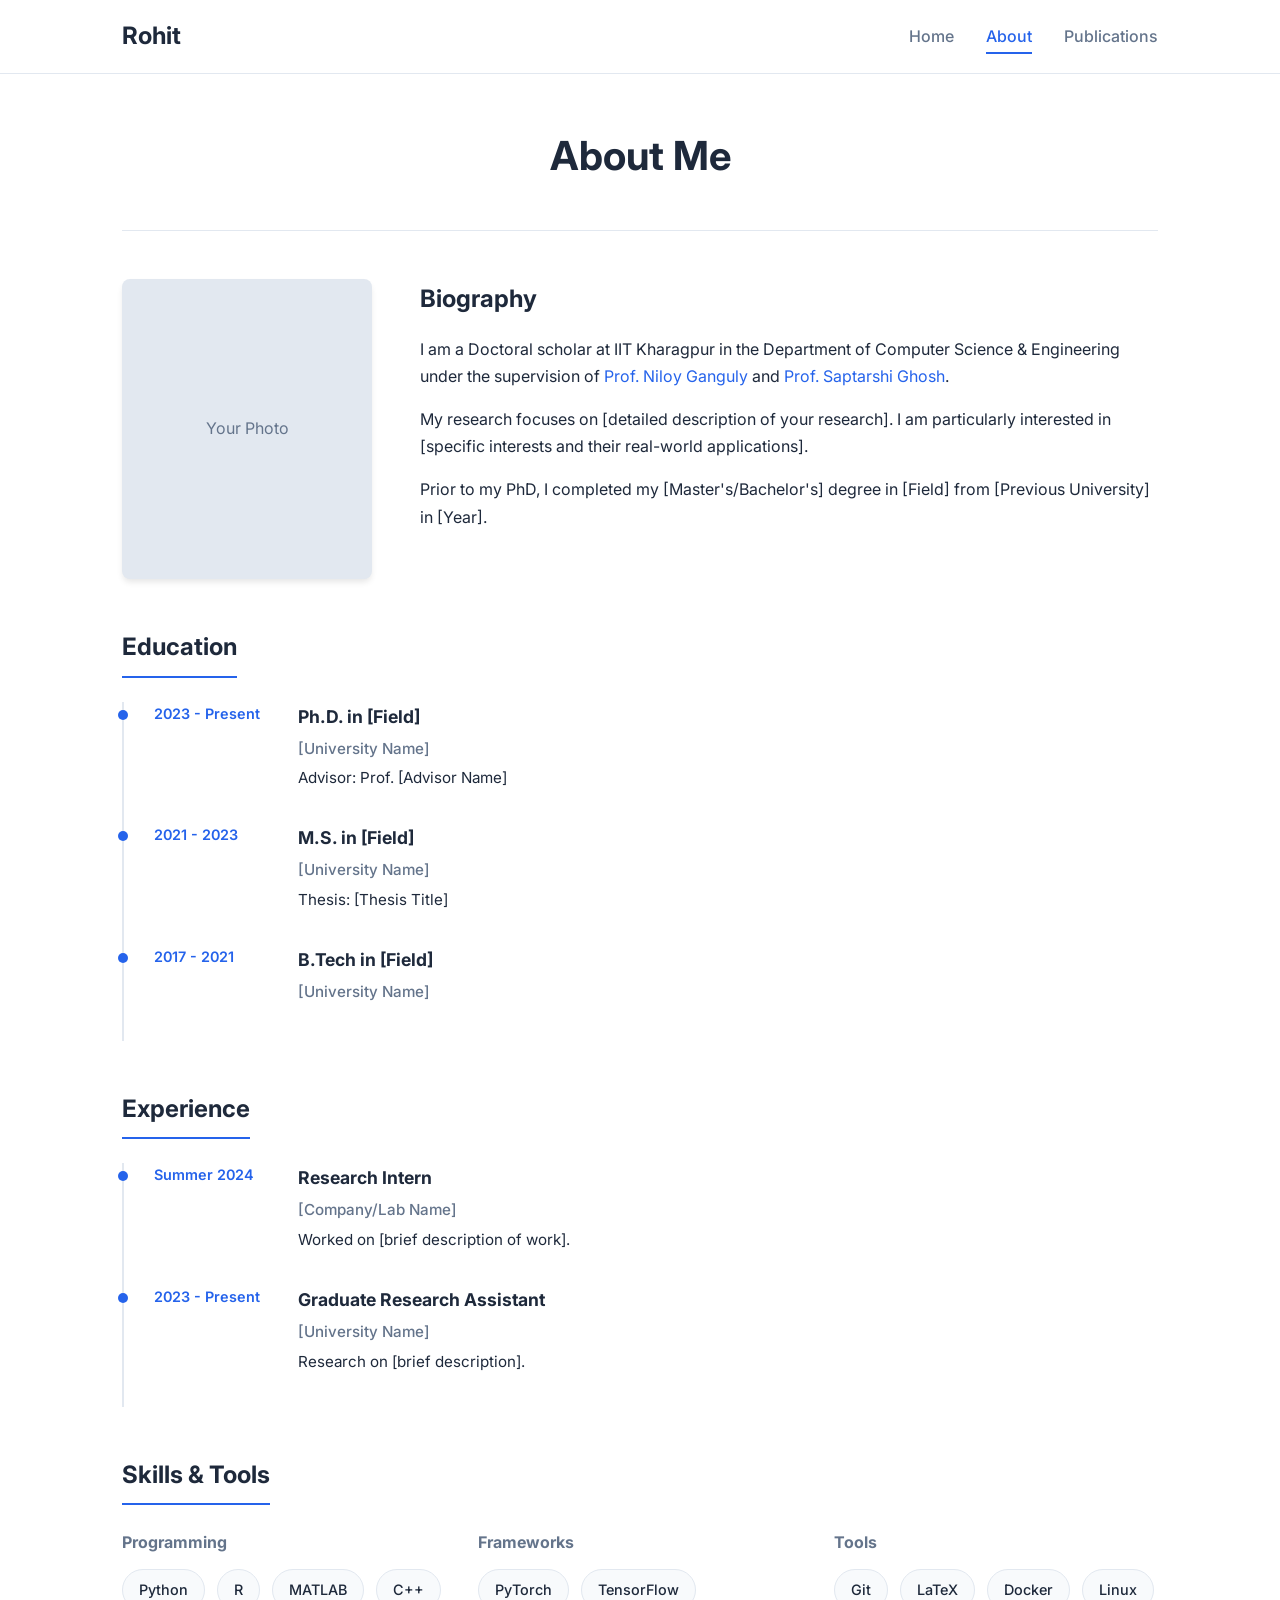
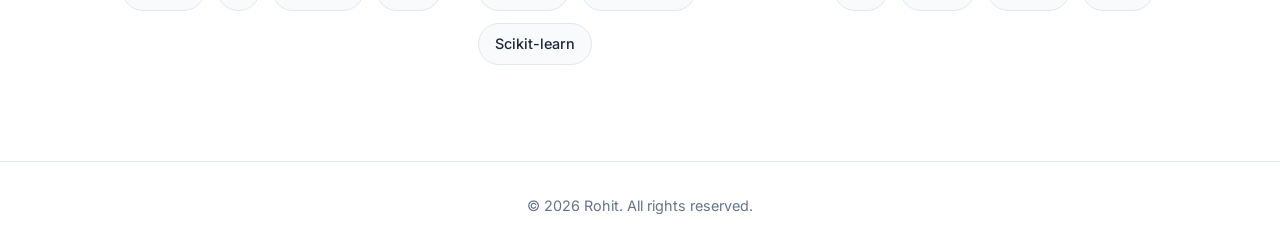
==== about.html @ 8405e7da "Add files via upload" ====
<!DOCTYPE html>
<html lang="en">
<head>
    <meta charset="UTF-8">
    <meta name="viewport" content="width=device-width, initial-scale=1.0">
    <title>About | Rohit</title>
    <link rel="preconnect" href="https://fonts.googleapis.com">
    <link rel="preconnect" href="https://fonts.gstatic.com" crossorigin>
    <link href="https://fonts.googleapis.com/css2?family=Inter:wght@400;500;600;700&display=swap" rel="stylesheet">
    <style>
        :root{--primary-color:#2563eb;--primary-dark:#1d4ed8;--secondary-color:#64748b;--text-color:#1e293b;--text-light:#64748b;--background:#fff;--background-alt:#f8fafc;--border-color:#e2e8f0;--font-family:'Inter',-apple-system,BlinkMacSystemFont,'Segoe UI',Roboto,sans-serif;--max-width:1100px;--shadow:0 4px 6px -1px rgba(0,0,0,0.1);--radius:8px;--transition:all .2s ease}*,*::before,*::after{box-sizing:border-box;margin:0;padding:0}html{scroll-behavior:smooth}body{font-family:var(--font-family);font-size:16px;line-height:1.7;color:var(--text-color);background:var(--background)}a{color:var(--primary-color);text-decoration:none;transition:var(--transition)}a:hover{color:var(--primary-dark)}img{max-width:100%;height:auto}.navbar{position:sticky;top:0;background:var(--background);border-bottom:1px solid var(--border-color);z-index:1000}.nav-container{max-width:var(--max-width);margin:0 auto;padding:1rem 2rem;display:flex;justify-content:space-between;align-items:center}.nav-logo{font-size:1.5rem;font-weight:700;color:var(--text-color)}.nav-logo:hover{color:var(--primary-color)}.nav-menu{display:flex;list-style:none;gap:2rem}.nav-link{color:var(--text-light);font-weight:500;padding:.5rem 0;position:relative}.nav-link::after{content:'';position:absolute;bottom:0;left:0;width:0;height:2px;background:var(--primary-color);transition:var(--transition)}.nav-link:hover,.nav-link.active{color:var(--primary-color)}.nav-link:hover::after,.nav-link.active::after{width:100%}.main-content{max-width:var(--max-width);margin:0 auto;padding:3rem 2rem;min-height:calc(100vh - 160px)}.page-header{text-align:center;margin-bottom:3rem;padding-bottom:2rem;border-bottom:1px solid var(--border-color)}.page-header h1{font-size:2.5rem;margin-bottom:.5rem}.about-section{margin-bottom:3rem}.about-content{display:grid;grid-template-columns:250px 1fr;gap:3rem;align-items:start}.profile-photo-large{width:100%;border-radius:var(--radius);box-shadow:var(--shadow)}.about-text h2{margin-bottom:1rem;font-size:1.5rem}.about-text p{margin-bottom:1rem}.education-section,.experience-section,.skills-section{margin-bottom:3rem}.education-section h2,.experience-section h2,.skills-section h2{font-size:1.5rem;margin-bottom:1.5rem;padding-bottom:.5rem;border-bottom:2px solid var(--primary-color);display:inline-block}.timeline{position:relative;padding-left:2rem}.timeline::before{content:'';position:absolute;left:0;top:0;bottom:0;width:2px;background:var(--border-color)}.timeline-item{position:relative;padding-bottom:2rem;display:grid;grid-template-columns:120px 1fr;gap:1.5rem}.timeline-item::before{content:'';position:absolute;left:-2rem;top:.5rem;width:10px;height:10px;border-radius:50%;background:var(--primary-color);transform:translateX(-4px)}.timeline-date{font-weight:600;color:var(--primary-color);font-size:.9rem}.timeline-content h3{font-size:1.1rem;margin-bottom:.25rem}.timeline-content .institution{color:var(--text-light);font-weight:500;margin-bottom:.25rem}.timeline-content p{font-size:.95rem}.skills-grid{display:grid;grid-template-columns:repeat(auto-fit,minmax(200px,1fr));gap:2rem}.skill-category h3{font-size:1rem;margin-bottom:.75rem;color:var(--text-light)}.skill-tags{display:flex;flex-wrap:wrap;gap:.75rem}.tag{background:var(--background-alt);color:var(--text-color);padding:.5rem 1rem;border-radius:50px;font-size:.9rem;font-weight:500;border:1px solid var(--border-color);transition:var(--transition)}.tag:hover{background:var(--primary-color);color:#fff;border-color:var(--primary-color)}.footer{text-align:center;padding:2rem;border-top:1px solid var(--border-color);color:var(--text-light);font-size:.9rem}@media(max-width:768px){.nav-container{padding:1rem}.nav-menu{gap:1rem}.main-content{padding:2rem 1rem}.about-content{grid-template-columns:1fr}.about-image{text-align:center}.profile-photo-large{width:200px}.timeline-item{grid-template-columns:1fr;gap:.5rem}}
    </style>
</head>
<body>
    <nav class="navbar">
        <div class="nav-container">
            <a href="index.html" class="nav-logo">Rohit</a>
            <ul class="nav-menu">
                <li><a href="index.html" class="nav-link">Home</a></li>
                <li><a href="about.html" class="nav-link active">About</a></li>
                <li><a href="publications.html" class="nav-link">Publications</a></li>
            </ul>
        </div>
    </nav>

    <main class="main-content">
        <section class="page-header">
            <h1>About Me</h1>
        </section>

        <section class="about-section">
            <div class="about-content">
                <div class="about-image">
                    <div class="profile-photo-large" style="width:250px;height:300px;background:#e2e8f0;display:flex;align-items:center;justify-content:center;color:#64748b;">Your Photo</div>
                </div>
                <div class="about-text">
                    <h2>Biography</h2>
                    <p>
                        I am a Doctoral scholar at IIT Kharagpur in the Department of Computer Science & Engineering  
                        under the supervision of <a href="https://niloy-ganguly.github.io/">Prof. Niloy Ganguly</a> and 
                        <a href="https://sites.google.com/site/saptarshighosh/home">Prof. Saptarshi Ghosh</a>.
                    </p>
                    <p>
                        My research focuses on [detailed description of your research]. I am particularly 
                        interested in [specific interests and their real-world applications].
                    </p>
                    <p>
                        Prior to my PhD, I completed my [Master's/Bachelor's] degree in [Field] from 
                        [Previous University] in [Year].
                    </p>
                </div>
            </div>
        </section>

        <section class="education-section">
            <h2>Education</h2>
            <div class="timeline">
                <div class="timeline-item">
                    <div class="timeline-date">2023 - Present</div>
                    <div class="timeline-content">
                        <h3>Ph.D. in [Field]</h3>
                        <p class="institution">[University Name]</p>
                        <p>Advisor: Prof. [Advisor Name]</p>
                    </div>
                </div>
                <div class="timeline-item">
                    <div class="timeline-date">2021 - 2023</div>
                    <div class="timeline-content">
                        <h3>M.S. in [Field]</h3>
                        <p class="institution">[University Name]</p>
                        <p>Thesis: [Thesis Title]</p>
                    </div>
                </div>
                <div class="timeline-item">
                    <div class="timeline-date">2017 - 2021</div>
                    <div class="timeline-content">
                        <h3>B.Tech in [Field]</h3>
                        <p class="institution">[University Name]</p>
                    </div>
                </div>
            </div>
        </section>

        <section class="experience-section">
            <h2>Experience</h2>
            <div class="timeline">
                <div class="timeline-item">
                    <div class="timeline-date">Summer 2024</div>
                    <div class="timeline-content">
                        <h3>Research Intern</h3>
                        <p class="institution">[Company/Lab Name]</p>
                        <p>Worked on [brief description of work].</p>
                    </div>
                </div>
                <div class="timeline-item">
                    <div class="timeline-date">2023 - Present</div>
                    <div class="timeline-content">
                        <h3>Graduate Research Assistant</h3>
                        <p class="institution">[University Name]</p>
                        <p>Research on [brief description].</p>
                    </div>
                </div>
            </div>
        </section>

        <section class="skills-section">
            <h2>Skills & Tools</h2>
            <div class="skills-grid">
                <div class="skill-category">
                    <h3>Programming</h3>
                    <div class="skill-tags">
                        <span class="tag">Python</span>
                        <span class="tag">R</span>
                        <span class="tag">MATLAB</span>
                        <span class="tag">C++</span>
                    </div>
                </div>
                <div class="skill-category">
                    <h3>Frameworks</h3>
                    <div class="skill-tags">
                        <span class="tag">PyTorch</span>
                        <span class="tag">TensorFlow</span>
                        <span class="tag">Scikit-learn</span>
                    </div>
                </div>
                <div class="skill-category">
                    <h3>Tools</h3>
                    <div class="skill-tags">
                        <span class="tag">Git</span>
                        <span class="tag">LaTeX</span>
                        <span class="tag">Docker</span>
                        <span class="tag">Linux</span>
                    </div>
                </div>
            </div>
        </section>
    </main>

    <footer class="footer">
        <p>&copy; 2026 Rohit. All rights reserved.</p>
    </footer>
</body>
</html>
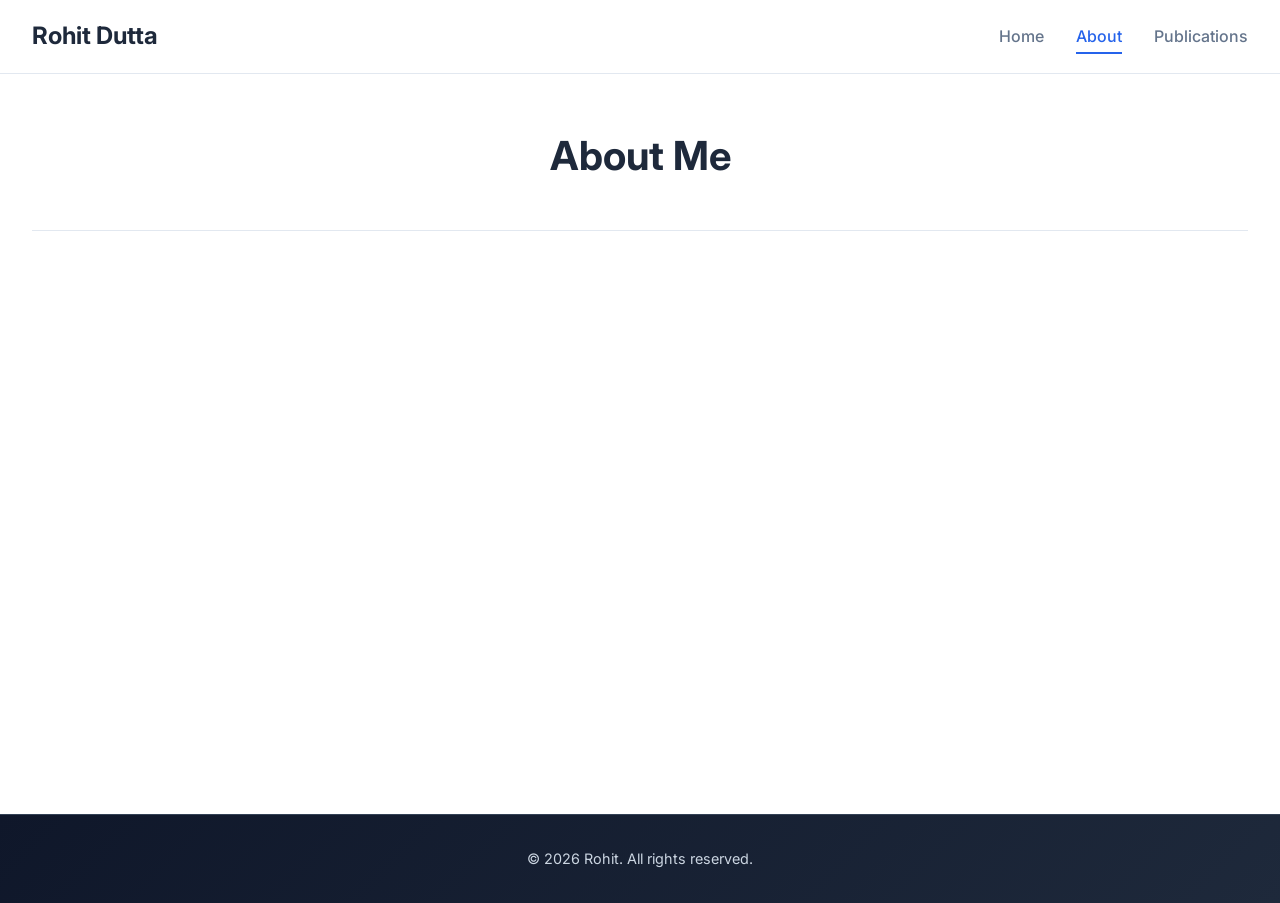
==== commit 9a01c1d8: "Add files via upload" ====
--- a/about.html
+++ b/about.html
@@ -3,18 +3,16 @@
 <head>
     <meta charset="UTF-8">
     <meta name="viewport" content="width=device-width, initial-scale=1.0">
-    <title>About | Rohit</title>
+    <title>Rohit Dutta - Research Scholar</title>
     <link rel="preconnect" href="https://fonts.googleapis.com">
     <link rel="preconnect" href="https://fonts.gstatic.com" crossorigin>
     <link href="https://fonts.googleapis.com/css2?family=Inter:wght@400;500;600;700&display=swap" rel="stylesheet">
-    <style>
-        :root{--primary-color:#2563eb;--primary-dark:#1d4ed8;--secondary-color:#64748b;--text-color:#1e293b;--text-light:#64748b;--background:#fff;--background-alt:#f8fafc;--border-color:#e2e8f0;--font-family:'Inter',-apple-system,BlinkMacSystemFont,'Segoe UI',Roboto,sans-serif;--max-width:1100px;--shadow:0 4px 6px -1px rgba(0,0,0,0.1);--radius:8px;--transition:all .2s ease}*,*::before,*::after{box-sizing:border-box;margin:0;padding:0}html{scroll-behavior:smooth}body{font-family:var(--font-family);font-size:16px;line-height:1.7;color:var(--text-color);background:var(--background)}a{color:var(--primary-color);text-decoration:none;transition:var(--transition)}a:hover{color:var(--primary-dark)}img{max-width:100%;height:auto}.navbar{position:sticky;top:0;background:var(--background);border-bottom:1px solid var(--border-color);z-index:1000}.nav-container{max-width:var(--max-width);margin:0 auto;padding:1rem 2rem;display:flex;justify-content:space-between;align-items:center}.nav-logo{font-size:1.5rem;font-weight:700;color:var(--text-color)}.nav-logo:hover{color:var(--primary-color)}.nav-menu{display:flex;list-style:none;gap:2rem}.nav-link{color:var(--text-light);font-weight:500;padding:.5rem 0;position:relative}.nav-link::after{content:'';position:absolute;bottom:0;left:0;width:0;height:2px;background:var(--primary-color);transition:var(--transition)}.nav-link:hover,.nav-link.active{color:var(--primary-color)}.nav-link:hover::after,.nav-link.active::after{width:100%}.main-content{max-width:var(--max-width);margin:0 auto;padding:3rem 2rem;min-height:calc(100vh - 160px)}.page-header{text-align:center;margin-bottom:3rem;padding-bottom:2rem;border-bottom:1px solid var(--border-color)}.page-header h1{font-size:2.5rem;margin-bottom:.5rem}.about-section{margin-bottom:3rem}.about-content{display:grid;grid-template-columns:250px 1fr;gap:3rem;align-items:start}.profile-photo-large{width:100%;border-radius:var(--radius);box-shadow:var(--shadow)}.about-text h2{margin-bottom:1rem;font-size:1.5rem}.about-text p{margin-bottom:1rem}.education-section,.experience-section,.skills-section{margin-bottom:3rem}.education-section h2,.experience-section h2,.skills-section h2{font-size:1.5rem;margin-bottom:1.5rem;padding-bottom:.5rem;border-bottom:2px solid var(--primary-color);display:inline-block}.timeline{position:relative;padding-left:2rem}.timeline::before{content:'';position:absolute;left:0;top:0;bottom:0;width:2px;background:var(--border-color)}.timeline-item{position:relative;padding-bottom:2rem;display:grid;grid-template-columns:120px 1fr;gap:1.5rem}.timeline-item::before{content:'';position:absolute;left:-2rem;top:.5rem;width:10px;height:10px;border-radius:50%;background:var(--primary-color);transform:translateX(-4px)}.timeline-date{font-weight:600;color:var(--primary-color);font-size:.9rem}.timeline-content h3{font-size:1.1rem;margin-bottom:.25rem}.timeline-content .institution{color:var(--text-light);font-weight:500;margin-bottom:.25rem}.timeline-content p{font-size:.95rem}.skills-grid{display:grid;grid-template-columns:repeat(auto-fit,minmax(200px,1fr));gap:2rem}.skill-category h3{font-size:1rem;margin-bottom:.75rem;color:var(--text-light)}.skill-tags{display:flex;flex-wrap:wrap;gap:.75rem}.tag{background:var(--background-alt);color:var(--text-color);padding:.5rem 1rem;border-radius:50px;font-size:.9rem;font-weight:500;border:1px solid var(--border-color);transition:var(--transition)}.tag:hover{background:var(--primary-color);color:#fff;border-color:var(--primary-color)}.footer{text-align:center;padding:2rem;border-top:1px solid var(--border-color);color:var(--text-light);font-size:.9rem}@media(max-width:768px){.nav-container{padding:1rem}.nav-menu{gap:1rem}.main-content{padding:2rem 1rem}.about-content{grid-template-columns:1fr}.about-image{text-align:center}.profile-photo-large{width:200px}.timeline-item{grid-template-columns:1fr;gap:.5rem}}
-    </style>
+    <link rel="stylesheet" href="styles.css">
 </head>
-<body>
+<body class="home-page">
     <nav class="navbar">
         <div class="nav-container">
-            <a href="index.html" class="nav-logo">Rohit</a>
+            <a href="index.html" class="nav-logo">Rohit Dutta</a>
             <ul class="nav-menu">
                 <li><a href="index.html" class="nav-link">Home</a></li>
                 <li><a href="about.html" class="nav-link active">About</a></li>
@@ -28,10 +26,10 @@
             <h1>About Me</h1>
         </section>
 
-        <section class="about-section">
+        <!-- <section class="about-section">
             <div class="about-content">
                 <div class="about-image">
-                    <div class="profile-photo-large" style="width:250px;height:300px;background:#e2e8f0;display:flex;align-items:center;justify-content:center;color:#64748b;">Your Photo</div>
+                    <div class="photo-placeholder profile-photo-large">Your Photo</div>
                 </div>
                 <div class="about-text">
                     <h2>Biography</h2>
@@ -133,7 +131,7 @@
                     </div>
                 </div>
             </div>
-        </section>
+        </section> -->
     </main>
 
     <footer class="footer">
--- a/styles.css
+++ b/styles.css
@@ -0,0 +1,399 @@
+:root {
+	--primary-color: #2563eb;
+	--primary-dark: #1d4ed8;
+	--secondary-color: #64748b;
+	--text-color: #1e293b;
+	--text-light: #64748b;
+	--background: #fff;
+	--background-alt: #f8fafc;
+	--border-color: #e2e8f0;
+	--font-family: 'Inter', -apple-system, BlinkMacSystemFont, 'Segoe UI', Roboto, sans-serif;
+	--max-width: 1100px;
+	--shadow: 0 4px 6px -1px rgba(0, 0, 0, 0.1);
+	--shadow-lg: 0 10px 15px -3px rgba(0, 0, 0, 0.1);
+	--transition: all 0.2s ease;
+}
+
+body.home-page {
+	--max-width: 1300px;
+}
+
+*,
+*::before,
+*::after {
+	box-sizing: border-box;
+	margin: 0;
+	padding: 0;
+}
+
+html {
+	scroll-behavior: smooth;
+}
+
+body {
+	font-family: var(--font-family);
+	font-size: 16px;
+	line-height: 1.7;
+	color: var(--text-color);
+	background: var(--background);
+}
+
+a {
+	color: var(--primary-color);
+	text-decoration: none;
+	transition: var(--transition);
+}
+
+a:hover {
+	color: var(--primary-dark);
+}
+
+img {
+	max-width: 100%;
+	height: auto;
+}
+
+.navbar {
+	position: sticky;
+	top: 0;
+	background: var(--background);
+	border-bottom: 1px solid var(--border-color);
+	z-index: 1000;
+}
+
+.nav-container {
+	max-width: var(--max-width);
+	margin: 0 auto;
+	padding: 1rem 2rem;
+	display: flex;
+	justify-content: space-between;
+	align-items: center;
+}
+
+.nav-logo {
+	font-size: 1.5rem;
+	font-weight: 700;
+	color: var(--text-color);
+}
+
+.nav-logo:hover {
+	color: var(--primary-color);
+}
+
+.nav-menu {
+	display: flex;
+	list-style: none;
+	gap: 2rem;
+}
+
+.nav-link {
+	color: var(--text-light);
+	font-weight: 500;
+	padding: 0.5rem 0;
+	position: relative;
+}
+
+.nav-link::after {
+	content: '';
+	position: absolute;
+	bottom: 0;
+	left: 0;
+	width: 0;
+	height: 2px;
+	background: var(--primary-color);
+	transition: var(--transition);
+}
+
+.nav-link:hover,
+.nav-link.active {
+	color: var(--primary-color);
+}
+
+.nav-link:hover::after,
+.nav-link.active::after {
+	width: 100%;
+}
+
+.main-content {
+	max-width: var(--max-width);
+	margin: 0 auto;
+	padding: 3rem 2rem;
+	min-height: calc(100vh - 160px);
+}
+
+.hero {
+	padding: 2rem 0;
+}
+
+.hero-content {
+	display: grid;
+	grid-template-columns: 1fr 300px;
+	gap: 4rem;
+	align-items: center;
+}
+
+.hero-text h1 {
+	font-size: 3rem;
+	line-height: 1.2;
+	margin-bottom: 0.5rem;
+}
+
+.type-cursor {
+	display: inline-block;
+	margin-left: 0.08em;
+	animation: cursor-blink 0.85s step-end infinite;
+}
+
+@keyframes cursor-blink {
+	0%, 100% { opacity: 1; }
+	50% { opacity: 0; }
+}
+
+.hero-text h2 {
+	font-size: 1.5rem;
+	font-weight: 500;
+	color: var(--text-light);
+	margin-bottom: 1rem;
+}
+
+.hero-text h3 {
+	font-size: 1.2rem;
+	font-weight: 500;
+	color: var(--text-light);
+	margin-bottom: 1rem;
+}
+
+.fellowship-title {
+	font-size: 1.1rem;
+	font-weight: 600;
+	letter-spacing: 0.02em;
+	color: var(--primary-dark);
+	margin-bottom: 0.75rem;
+}
+
+.highlight {
+	color: var(--primary-color);
+}
+
+.tagline {
+	font-size: 1rem;
+	color: var(--secondary-color);
+	margin-bottom: 1.5rem;
+	display: flex;
+	align-items: center;
+	gap: 0.65rem;
+	flex-wrap: wrap;
+}
+
+.tagline .divider {
+	color: #94a3b8;
+	font-weight: 600;
+}
+
+.profile-photo {
+	border-radius: 50%;
+	border: 4px solid var(--border-color);
+	box-shadow: var(--shadow-lg);
+}
+
+.interest-tags {
+	display: flex;
+	flex-wrap: wrap;
+	gap: 0.75rem;
+}
+
+.tag {
+	background: var(--background-alt);
+	color: var(--text-color);
+	padding: 0.5rem 1rem;
+	border-radius: 50px;
+	font-size: 0.9rem;
+	font-weight: 500;
+	border: 1px solid var(--border-color);
+	transition: var(--transition);
+}
+
+.tag:hover {
+	background: var(--primary-color);
+	color: #fff;
+	border-color: var(--primary-color);
+}
+
+.footer {
+	text-align: center;
+	padding: 2rem;
+	background: linear-gradient(135deg, #0f172a 0%, #1e293b 100%);
+	border-top: 1px solid #334155;
+	color: #cbd5e1;
+	font-size: 0.9rem;
+}
+
+.social-block {
+	display: flex;
+	gap: 1.25rem;
+}
+
+.social-block a {
+	color: var(--primary-color);
+	font-size: 1.5rem;
+	transition: var(--transition);
+}
+
+.social-block a:hover {
+	color: var(--primary-dark);
+	transform: scale(1.15);
+}
+
+.bio {
+	padding: 2.5rem 0 3rem;
+	border-top: 1px solid var(--border-color);
+	margin-top: 1rem;
+	text-align: center;
+}
+
+.bio h1 {
+	display: inline-block;
+	font-size: 2rem;
+	padding-bottom: 0.4rem;
+	border-bottom: 3px solid var(--primary-color);
+}
+
+.bio-content {
+	max-width: 1200px;
+	margin: 1.75rem auto 0;
+	text-align: center;
+	font-size: 1.05rem;
+	color: var(--text-color);
+	line-height: 1.85;
+	background: var(--background-alt);
+	border: 1px solid var(--border-color);
+	border-radius: 16px;
+	padding: 1.75rem 2rem;
+	box-shadow: var(--shadow);
+}
+
+.bio-content p + p {
+	margin-top: 1.1rem;
+}
+
+.research-interests-box {
+	margin-top: 1.5rem;
+	padding: 1.15rem 1.2rem 1.25rem;
+	border: 1px solid #bfdbfe;
+	border-radius: 12px;
+	background: linear-gradient(135deg, #eff6ff 0%, #f8fafc 100%);
+}
+
+.research-interests-intro {
+	margin-top: 0;
+	font-weight: 600;
+	font-size: 1.3rem;
+	color: var(--primary-dark);
+}
+
+.bio-interest-tags {
+	margin-top: 0.9rem;
+	justify-content: center;
+}
+
+.bio-content strong {
+	color: var(--primary-color);
+	font-weight: 700;
+}
+
+.hero-block {
+	background: linear-gradient(130deg, #020617 0%, #0f172a 45%, #334155 100%);
+	border: 1px solid #334155;
+	border-radius: 16px;
+	padding: 2.5rem;
+	box-shadow: var(--shadow-lg);
+}
+
+.hero-block .hero-text h1,
+.hero-block .hero-text h2,
+.hero-block .hero-text h3,
+.hero-block .tagline {
+	color: #e2e8f0;
+}
+
+.hero-block .highlight {
+	color: #60a5fa;
+}
+
+.hero-block .tagline .divider {
+	color: #94a3b8;
+}
+
+.hero-block .social-block a {
+	color: #93c5fd;
+}
+
+.hero-block .social-block a:hover {
+	color: #dbeafe;
+}
+
+.hero-block .profile-photo {
+	width: 200px;
+	height: 200px;
+	border-radius: 50%;
+	overflow: hidden;
+	border: 4px solid #fff;
+	box-shadow: var(--shadow-lg);
+	background: #e2e8f0;
+}
+
+.hero-block .profile-photo img {
+	width: 100%;
+	height: 100%;
+	object-fit: cover;
+	border-radius: 50%;
+}
+
+.page-header {
+	text-align: center;
+	margin-bottom: 3rem;
+	padding-bottom: 2rem;
+	border-bottom: 1px solid var(--border-color);
+}
+
+.page-header h1 {
+	font-size: 2.5rem;
+	margin-bottom: 0.5rem;
+}
+
+.page-subtitle {
+	color: var(--text-light);
+	font-size: 1.1rem;
+}
+
+@media (max-width: 768px) {
+	.nav-container {
+		padding: 1rem;
+	}
+
+	.nav-menu {
+		gap: 1rem;
+	}
+
+	.main-content {
+		padding: 2rem 1rem;
+	}
+
+	.hero-content {
+		grid-template-columns: 1fr;
+		gap: 2rem;
+		text-align: center;
+	}
+
+	.hero-image {
+		order: -1;
+	}
+
+	.tagline {
+		justify-content: center;
+	}
+
+	.tagline .divider {
+		display: none;
+	}
+}
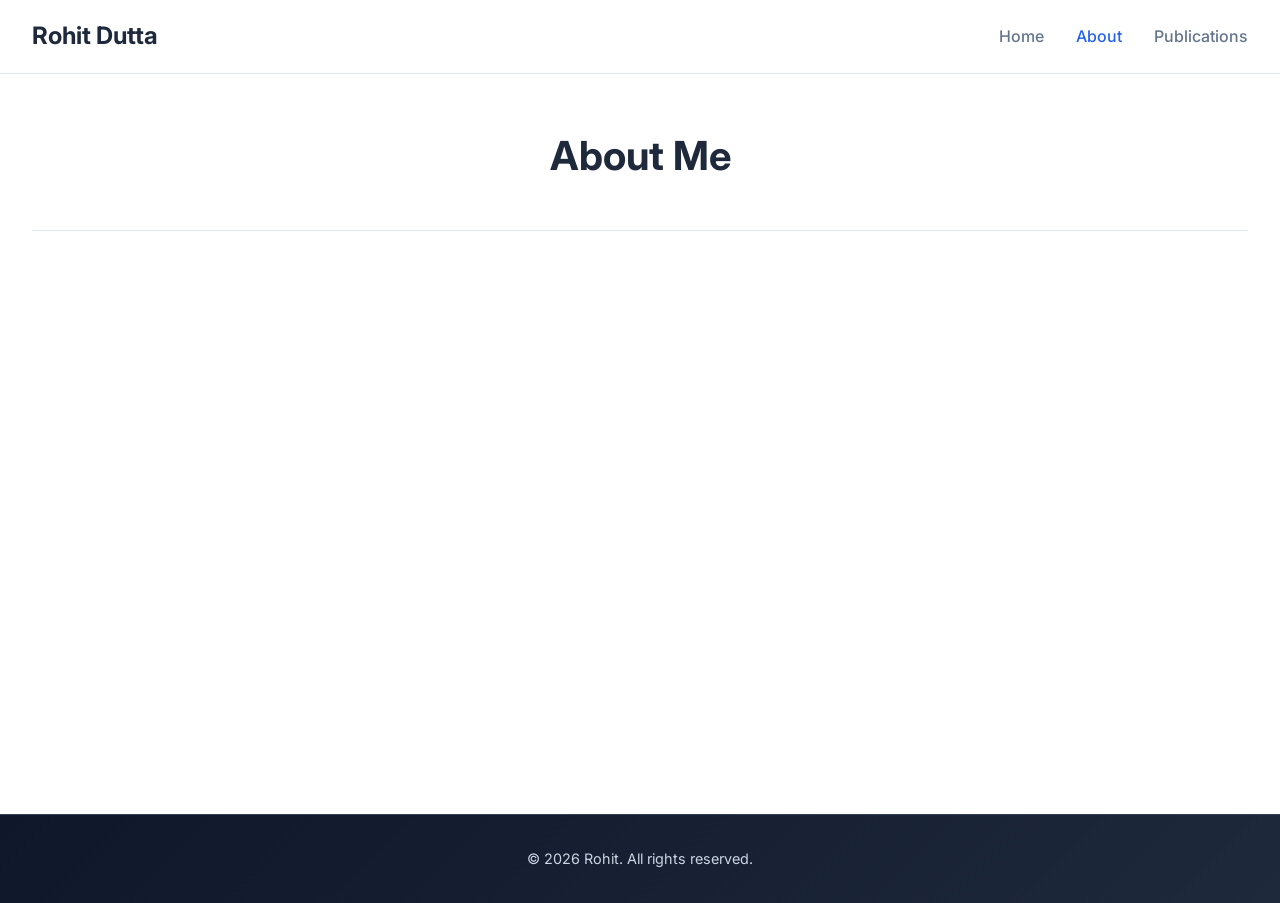
==== commit 8cac891a: "Add files via upload" ====
--- a/about.html
+++ b/about.html
@@ -13,11 +13,17 @@
     <nav class="navbar">
         <div class="nav-container">
             <a href="index.html" class="nav-logo">Rohit Dutta</a>
-            <ul class="nav-menu">
+            <button class="nav-toggle" type="button" aria-label="Open navigation menu" aria-expanded="false" aria-controls="site-menu">
+                <span></span>
+                <span></span>
+                <span></span>
+            </button>
+            <ul class="nav-menu" id="site-menu">
                 <li><a href="index.html" class="nav-link">Home</a></li>
                 <li><a href="about.html" class="nav-link active">About</a></li>
                 <li><a href="publications.html" class="nav-link">Publications</a></li>
             </ul>
+            <button class="nav-overlay" type="button" aria-label="Close navigation menu"></button>
         </div>
     </nav>
 
@@ -137,5 +143,7 @@
     <footer class="footer">
         <p>&copy; 2026 Rohit. All rights reserved.</p>
     </footer>
+
+    <script src="script.js"></script>
 </body>
 </html>
--- a/styles.css
+++ b/styles.css
@@ -11,6 +11,7 @@
 	--max-width: 1100px;
 	--shadow: 0 4px 6px -1px rgba(0, 0, 0, 0.1);
 	--shadow-lg: 0 10px 15px -3px rgba(0, 0, 0, 0.1);
+	--radius: 8px;
 	--transition: all 0.2s ease;
 }
 
@@ -86,6 +87,36 @@
 	gap: 2rem;
 }
 
+.nav-toggle {
+	display: none;
+	width: 42px;
+	height: 42px;
+	border: 1px solid var(--border-color);
+	border-radius: 10px;
+	background: #fff;
+	align-items: center;
+	justify-content: center;
+	flex-direction: column;
+	gap: 0.28rem;
+	cursor: pointer;
+	padding: 0;
+	transition: var(--transition);
+	z-index: 1200;
+}
+
+.nav-toggle span {
+	display: block;
+	width: 18px;
+	height: 2px;
+	background: var(--text-color);
+	border-radius: 2px;
+	transition: var(--transition);
+}
+
+.nav-overlay {
+	display: none;
+}
+
 .nav-link {
 	color: var(--text-light);
 	font-weight: 500;
@@ -93,25 +124,9 @@
 	position: relative;
 }
 
-.nav-link::after {
-	content: '';
-	position: absolute;
-	bottom: 0;
-	left: 0;
-	width: 0;
-	height: 2px;
-	background: var(--primary-color);
-	transition: var(--transition);
-}
-
 .nav-link:hover,
 .nav-link.active {
 	color: var(--primary-color);
-}
-
-.nav-link:hover::after,
-.nav-link.active::after {
-	width: 100%;
 }
 
 .main-content {
@@ -122,7 +137,7 @@
 }
 
 .hero {
-	padding: 2rem 0;
+	padding: 2rem 0 2rem;
 }
 
 .hero-content {
@@ -145,8 +160,13 @@
 }
 
 @keyframes cursor-blink {
-	0%, 100% { opacity: 1; }
-	50% { opacity: 0; }
+	0%,
+	100% {
+		opacity: 1;
+	}
+	50% {
+		opacity: 0;
+	}
 }
 
 .hero-text h2 {
@@ -194,6 +214,19 @@
 	border-radius: 50%;
 	border: 4px solid var(--border-color);
 	box-shadow: var(--shadow-lg);
+}
+
+.highlights {
+	padding: 2rem 0;
+	border-top: 1px solid var(--border-color);
+	margin-top: 2rem;
+}
+
+.highlights h1 {
+    display: inline-block;
+	font-size: 2rem;
+    margin-bottom: 1rem;
+	border-bottom: 3px solid var(--primary-color);
 }
 
 .interest-tags {
@@ -259,7 +292,7 @@
 }
 
 .bio-content {
-	max-width: 1200px;
+	max-width: 1300px;
 	margin: 1.75rem auto 0;
 	text-align: center;
 	font-size: 1.05rem;
@@ -287,7 +320,7 @@
 .research-interests-intro {
 	margin-top: 0;
 	font-weight: 600;
-	font-size: 1.3rem;
+    font-size: 1.3rem;
 	color: var(--primary-dark);
 }
 
@@ -366,13 +399,284 @@
 	font-size: 1.1rem;
 }
 
+.about-section {
+	margin-bottom: 3rem;
+}
+
+.about-content {
+	display: grid;
+	grid-template-columns: 250px 1fr;
+	gap: 3rem;
+	align-items: start;
+}
+
+.profile-photo-large,
+.photo-placeholder {
+	width: 100%;
+	border-radius: var(--radius);
+	box-shadow: var(--shadow);
+}
+
+.photo-placeholder {
+	height: 300px;
+	background: #e2e8f0;
+	display: flex;
+	align-items: center;
+	justify-content: center;
+	color: #64748b;
+}
+
+.about-text h2 {
+	margin-bottom: 1rem;
+	font-size: 1.5rem;
+}
+
+.about-text p {
+	margin-bottom: 1rem;
+}
+
+.education-section,
+.experience-section,
+.skills-section {
+	margin-bottom: 3rem;
+}
+
+.education-section h2,
+.experience-section h2,
+.skills-section h2 {
+	font-size: 1.5rem;
+	margin-bottom: 1.5rem;
+	padding-bottom: 0.5rem;
+	border-bottom: 2px solid var(--primary-color);
+	display: inline-block;
+}
+
+.timeline {
+	position: relative;
+	padding-left: 2rem;
+}
+
+.timeline::before {
+	content: '';
+	position: absolute;
+	left: 0;
+	top: 0;
+	bottom: 0;
+	width: 2px;
+	background: var(--border-color);
+}
+
+.timeline-item {
+	position: relative;
+	padding-bottom: 2rem;
+	display: grid;
+	grid-template-columns: 120px 1fr;
+	gap: 1.5rem;
+}
+
+.timeline-item::before {
+	content: '';
+	position: absolute;
+	left: -2rem;
+	top: 0.5rem;
+	width: 10px;
+	height: 10px;
+	border-radius: 50%;
+	background: var(--primary-color);
+	transform: translateX(-4px);
+}
+
+.timeline-date {
+	font-weight: 600;
+	color: var(--primary-color);
+	font-size: 0.9rem;
+}
+
+.timeline-content h3 {
+	font-size: 1.1rem;
+	margin-bottom: 0.25rem;
+}
+
+.timeline-content .institution {
+	color: var(--text-light);
+	font-weight: 500;
+	margin-bottom: 0.25rem;
+}
+
+.timeline-content p {
+	font-size: 0.95rem;
+}
+
+.skills-grid {
+	display: grid;
+	grid-template-columns: repeat(auto-fit, minmax(200px, 1fr));
+	gap: 2rem;
+}
+
+.skill-category h3 {
+	font-size: 1rem;
+	margin-bottom: 0.75rem;
+	color: var(--text-light);
+}
+
+.skill-tags {
+	display: flex;
+	flex-wrap: wrap;
+	gap: 0.75rem;
+}
+
+.pub-category {
+	margin-bottom: 3rem;
+}
+
+.pub-category h2 {
+	font-size: 1.5rem;
+	margin-bottom: 1.5rem;
+	padding-bottom: 0.5rem;
+	border-bottom: 2px solid var(--primary-color);
+	display: inline-block;
+}
+
+.publication-item {
+	display: grid;
+	grid-template-columns: 60px 1fr;
+	gap: 1.5rem;
+	padding: 1.5rem;
+	margin-bottom: 1rem;
+	background: var(--background-alt);
+	border-radius: var(--radius);
+	border: 1px solid var(--border-color);
+	transition: var(--transition);
+}
+
+.publication-item:hover {
+	box-shadow: var(--shadow);
+	border-color: var(--primary-color);
+}
+
+.pub-year {
+	font-weight: 700;
+	color: var(--primary-color);
+	font-size: 0.9rem;
+}
+
+.pub-title {
+	font-size: 1.1rem;
+	margin-bottom: 0.5rem;
+	line-height: 1.4;
+}
+
+.pub-authors {
+	font-size: 0.95rem;
+	margin-bottom: 0.25rem;
+}
+
+.pub-venue {
+	font-size: 0.9rem;
+	color: var(--text-light);
+	margin-bottom: 0.75rem;
+}
+
+.pub-links {
+	display: flex;
+	gap: 0.75rem;
+	flex-wrap: wrap;
+}
+
+.pub-link {
+	display: inline-block;
+	padding: 0.25rem 0.75rem;
+	font-size: 0.85rem;
+	font-weight: 500;
+	background: #fff;
+	border: 1px solid var(--border-color);
+	border-radius: 4px;
+	color: var(--text-color);
+}
+
+.pub-link:hover {
+	background: var(--primary-color);
+	border-color: var(--primary-color);
+	color: #fff;
+}
+
 @media (max-width: 768px) {
 	.nav-container {
 		padding: 1rem;
+		position: relative;
+	}
+
+	body.menu-open {
+		overflow: hidden;
+	}
+
+	.nav-toggle {
+		display: inline-flex;
+	}
+
+	.nav-toggle.open span:nth-child(1) {
+		transform: translateY(6px) rotate(45deg);
+	}
+
+	.nav-toggle.open span:nth-child(2) {
+		opacity: 0;
+	}
+
+	.nav-toggle.open span:nth-child(3) {
+		transform: translateY(-6px) rotate(-45deg);
 	}
 
 	.nav-menu {
-		gap: 1rem;
+		position: fixed;
+		top: 0;
+		right: 0;
+		height: 100vh;
+		width: min(280px, 80vw);
+		padding: 6rem 1.4rem 1.6rem;
+		background: #ffffff;
+		border-left: 1px solid var(--border-color);
+		box-shadow: -8px 0 24px rgba(15, 23, 42, 0.16);
+		display: flex;
+		flex-direction: column;
+		gap: 0.25rem;
+		z-index: 1150;
+		transform: translateX(100%);
+		transition: transform 0.28s ease;
+	}
+
+	.nav-menu.open {
+		transform: translateX(0);
+	}
+
+	.nav-menu li {
+		width: 100%;
+	}
+
+	.nav-link {
+		display: block;
+		padding: 0.75rem 0.25rem;
+	}
+
+	.nav-link::after {
+		bottom: 0.35rem;
+	}
+
+	.nav-overlay {
+		display: block;
+		position: fixed;
+		inset: 0;
+		background: rgba(15, 23, 42, 0.35);
+		opacity: 0;
+		pointer-events: none;
+		border: 0;
+		padding: 0;
+		z-index: 1100;
+		transition: opacity 0.25s ease;
+	}
+
+	.nav-overlay.open {
+		opacity: 1;
+		pointer-events: auto;
 	}
 
 	.main-content {
@@ -383,10 +687,13 @@
 		grid-template-columns: 1fr;
 		gap: 2rem;
 		text-align: center;
+		justify-items: center;
 	}
 
 	.hero-image {
 		order: -1;
+		display: flex;
+		justify-content: center;
 	}
 
 	.tagline {
@@ -396,4 +703,35 @@
 	.tagline .divider {
 		display: none;
 	}
+
+	.social-block {
+		justify-content: center;
+	}
+
+	.about-content {
+		grid-template-columns: 1fr;
+	}
+
+	.about-image {
+		text-align: center;
+	}
+
+	.profile-photo-large,
+	.photo-placeholder {
+		width: 200px;
+	}
+
+	.timeline-item {
+		grid-template-columns: 1fr;
+		gap: 0.5rem;
+	}
+
+	.publication-item {
+		grid-template-columns: 1fr;
+		gap: 0.5rem;
+	}
+
+	.pub-year {
+		font-size: 0.85rem;
+	}
 }
